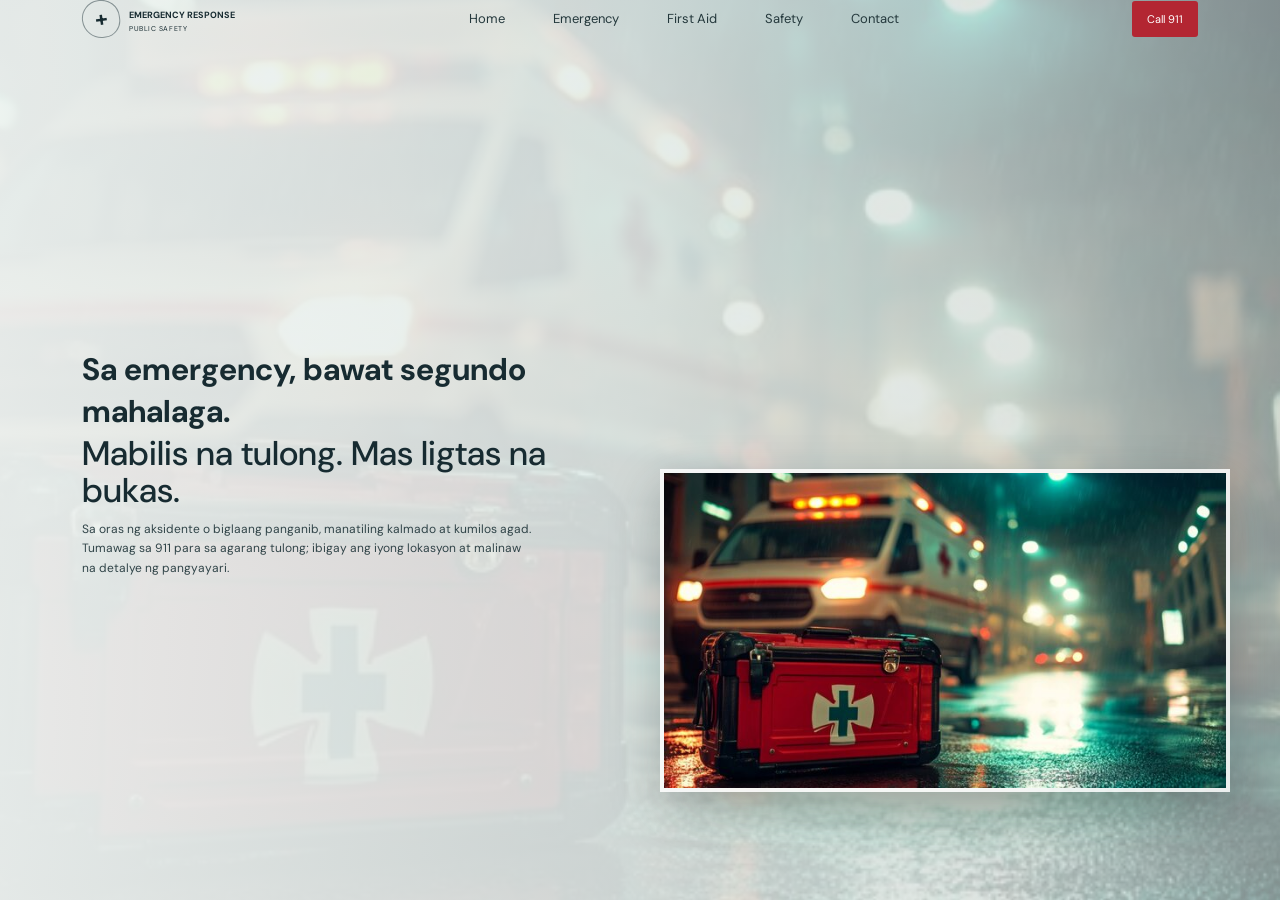
==== index.html @ 38a6c7df "first commit" ====
<!doctype html>
<html lang="fil">
<head>
	<meta charset="utf-8">
	<meta name="viewport" content="width=device-width, initial-scale=1">
	<title>Emergency Response | Kahandaan at Tulong</title>
	<link rel="preconnect" href="https://fonts.googleapis.com">
	<link rel="preconnect" href="https://fonts.gstatic.com" crossorigin>
	<link href="https://fonts.googleapis.com/css2?family=DM+Sans:wght@400;500;600;700&display=swap" rel="stylesheet">
	<link href="https://cdn.jsdelivr.net/npm/bootstrap@5.3.3/dist/css/bootstrap.min.css" rel="stylesheet">
	<style>
		:root {
			--ink: #172b31;
			--emergency: #b32632;
		}

		* { box-sizing: border-box; }

		body {
			margin: 0;
			color: var(--ink);
			font-family: "DM Sans", sans-serif;
			background: #d9e4e3;
		}

		.welcome-page {
			position: relative;
			min-height: 100svh;
			overflow: hidden;
			isolation: isolate;
			background: #d7e8e4;
		}

		.welcome-page::before,
		.welcome-page::after {
			position: absolute;
			z-index: -2;
			inset: 0;
			content: "";
		}

		.welcome-page::before {
			background-image: url("bg.jpg");
			background-position: center 58%;
			background-size: cover;
			filter: saturate(.72) brightness(.78);
			transform: scale(1.02);
		}

		.welcome-page::after {
			z-index: -1;
			background: linear-gradient(90deg, rgba(242, 247, 245, .94) 0%, rgba(235, 243, 241, .86) 50%, rgba(235, 243, 241, .54) 100%);
		}

		.site-header { min-height: 76px; }

		.brand {
			display: inline-flex;
			align-items: center;
			gap: 9px;
			color: var(--ink);
			text-decoration: none;
			line-height: 1.05;
		}

		.brand-mark {
			display: grid;
			width: 38px;
			height: 38px;
			place-items: center;
			border: 1px solid rgba(23, 43, 49, .45);
			border-radius: 50% 50% 46% 54%;
			font-family: "DM Sans", sans-serif;
			font-weight: 700;
			font-size: 22px;
			transform: rotate(-8deg);
		}

		.brand-name { font-size: 9px; font-weight: 700; }
		.brand-caption { display: block; margin-top: 3px; font-size: 7px; letter-spacing: .08em; }

		.nav-link {
			color: #24383c;
			font-size: 13px;
			transition: color .2s ease;
		}

		.nav-link:hover { color: #638f68; }

		.trailer-button {
			border: 0;
			border-radius: 3px;
			padding: 10px 15px;
			color: white;
			background: var(--emergency);
			font-size: 11px;
			transition: background .2s ease, transform .2s ease;
		}

		.trailer-button:hover { color: white; background: #861a24; transform: translateY(-1px); }

		.hero-content { min-height: calc(100svh - 76px); }

		.welcome-copy {
			position: relative;
			z-index: 2;
			max-width: 510px;
			padding-top: 2rem;
			padding-bottom: 5rem;
			animation: arrive .8s ease-out both;
		}

		.welcome-copy h1 {
			margin: 0 0 2px;
			font-family: "DM Sans", sans-serif;
			font-size: clamp(22px, 3vw, 31px);
			font-weight: 700;
			line-height: 1.35;
		}

		.welcome-copy h2 {
			margin: 0 0 10px;
			font-size: clamp(23px, 3.2vw, 34px);
			font-weight: 500;
			letter-spacing: 0;
			line-height: 1.1;
		}

		.welcome-copy p {
			max-width: 455px;
			margin: 0;
			color: #304448;
			font-size: 12px;
			line-height: 1.65;
		}

		.world-stage {
			position: absolute;
			right: max(3vw, calc((100vw - 1180px) / 2));
			bottom: 12%;
			width: min(48vw, 570px);
			animation: arrive .9s .12s ease-out both;
		}

		.world-stage::before {
			position: absolute;
			z-index: -1;
			right: 4%;
			bottom: -7%;
			width: 92%;
			height: 16%;
			content: "";
			border-radius: 50%;
			background: rgba(67, 86, 50, .19);
			filter: blur(24px);
		}

		.hero-image {
			display: block;
			width: 100%;
			height: auto;
			border: 4px solid rgba(255, 255, 255, .82);
			box-shadow: 0 18px 46px rgba(29, 48, 47, .27);
		}

		@keyframes arrive {
			from { opacity: 0; transform: translateY(12px); }
			to { opacity: 1; transform: translateY(0); }
		}

		@keyframes arrive-centered {
			from { opacity: 0; transform: translate(-50%, 12px); }
			to { opacity: 1; transform: translate(-50%, 0); }
		}

		@media (min-width: 1400px) {
			.hero-content > .container { max-width: 1180px; }
		}

		@media (max-width: 767.98px) {
			.site-header { min-height: 68px; }
			.hero-content { min-height: calc(100svh - 68px); align-items: flex-start !important; }
			.welcome-copy { padding-top: 3.2rem; padding-bottom: 0; }
			.welcome-copy p { max-width: 390px; }
			.world-stage {
				right: auto;
				left: 50%;
				bottom: 4%;
				width: min(88vw, 430px);
				animation-name: arrive-centered;
			}
		}

		@media (max-width: 575.98px) {
			.site-header .container { flex-wrap: wrap; row-gap: 10px; padding-top: 12px; padding-bottom: 10px; }
			.site-header nav { order: 3; width: 100%; }
			.site-header .nav { justify-content: space-between; }
			.nav-link { padding: 4px 2px !important; font-size: 12px; }
			.trailer-button { padding: 9px 11px; }
			.welcome-copy { padding-top: 2.25rem; }
			.welcome-copy h1 { font-size: 21px; }
			.welcome-copy h2 { font-size: 25px; }
			.welcome-copy p { max-width: 330px; font-size: 11px; }
			.world-stage { width: min(94vw, 430px); bottom: 4%; }
		}

		@media (prefers-reduced-motion: reduce) {
			*, *::before, *::after { animation-duration: .01ms !important; animation-iteration-count: 1 !important; scroll-behavior: auto !important; }
		}
	</style>
</head>
<body>
	<main class="welcome-page">
		<header class="site-header">
			<div class="container d-flex align-items-center justify-content-between">
				<a class="brand" href="#home" aria-label="Emergency Response home">
					<span class="brand-mark" aria-hidden="true">+</span>
					<span><span class="brand-name">EMERGENCY RESPONSE</span><span class="brand-caption">PUBLIC SAFETY</span></span>
				</a>
				<nav aria-label="Main navigation">
					<ul class="nav gap-md-3">
						<li class="nav-item"><a class="nav-link" href="#home">Home</a></li>
						<li class="nav-item"><a class="nav-link" href="#response">Emergency</a></li>
						<li class="nav-item"><a class="nav-link" href="#first-aid">First Aid</a></li>
						<li class="nav-item"><a class="nav-link" href="#safety">Safety</a></li>
						<li class="nav-item"><a class="nav-link" href="#contact">Contact</a></li>
					</ul>
				</nav>
				<a class="btn trailer-button" id="contact" href="tel:911">Call 911</a>
			</div>
		</header>

		<section class="hero-content d-flex align-items-center" id="home">
			<div class="container">
				<div class="welcome-copy">
					<h1>Sa emergency, bawat segundo mahalaga.</h1>
					<h2 id="first-aid">Mabilis na tulong. Mas ligtas na bukas.</h2>
					<p id="safety">Sa oras ng aksidente o biglaang panganib, manatiling kalmado at kumilos agad. Tumawag sa 911 para sa agarang tulong; ibigay ang iyong lokasyon at malinaw na detalye ng pangyayari.</p>
				</div>
			</div>

			<div class="world-stage" id="response">
				<img class="hero-image" src="bg.jpg" alt="Ambulansya at emergency response kit sa gabi">
			</div>
		</section>
	</main>
	<script src="https://cdn.jsdelivr.net/npm/bootstrap@5.3.3/dist/js/bootstrap.bundle.min.js"></script>
</body>
</html>
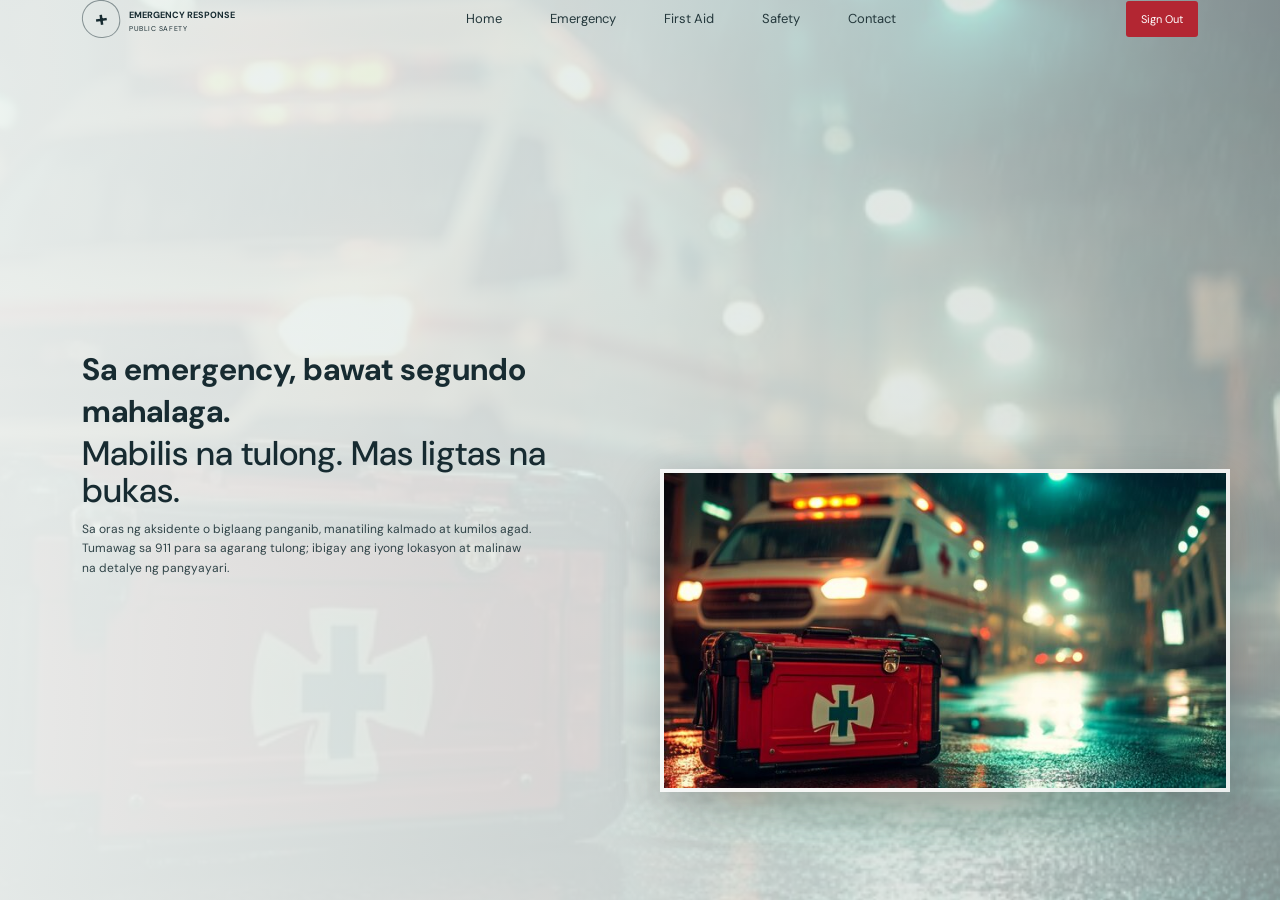
==== commit f42d3c09: "first commit" ====
--- a/index.html
+++ b/index.html
@@ -226,7 +226,7 @@
 						<li class="nav-item"><a class="nav-link" href="#contact">Contact</a></li>
 					</ul>
 				</nav>
-				<a class="btn trailer-button" id="contact" href="tel:911">Call 911</a>
+				<a class="btn trailer-button" id="contact" href="login.html">Sign Out</a>
 			</div>
 		</header>
 
@@ -240,7 +240,7 @@
 			</div>
 
 			<div class="world-stage" id="response">
-				<img class="hero-image" src="bg.jpg" alt="Ambulansya at emergency response kit sa gabi">
+				<img class="hero-image" src="images/bg.jpg" alt="Ambulansya at emergency response kit sa gabi">
 			</div>
 		</section>
 	</main>
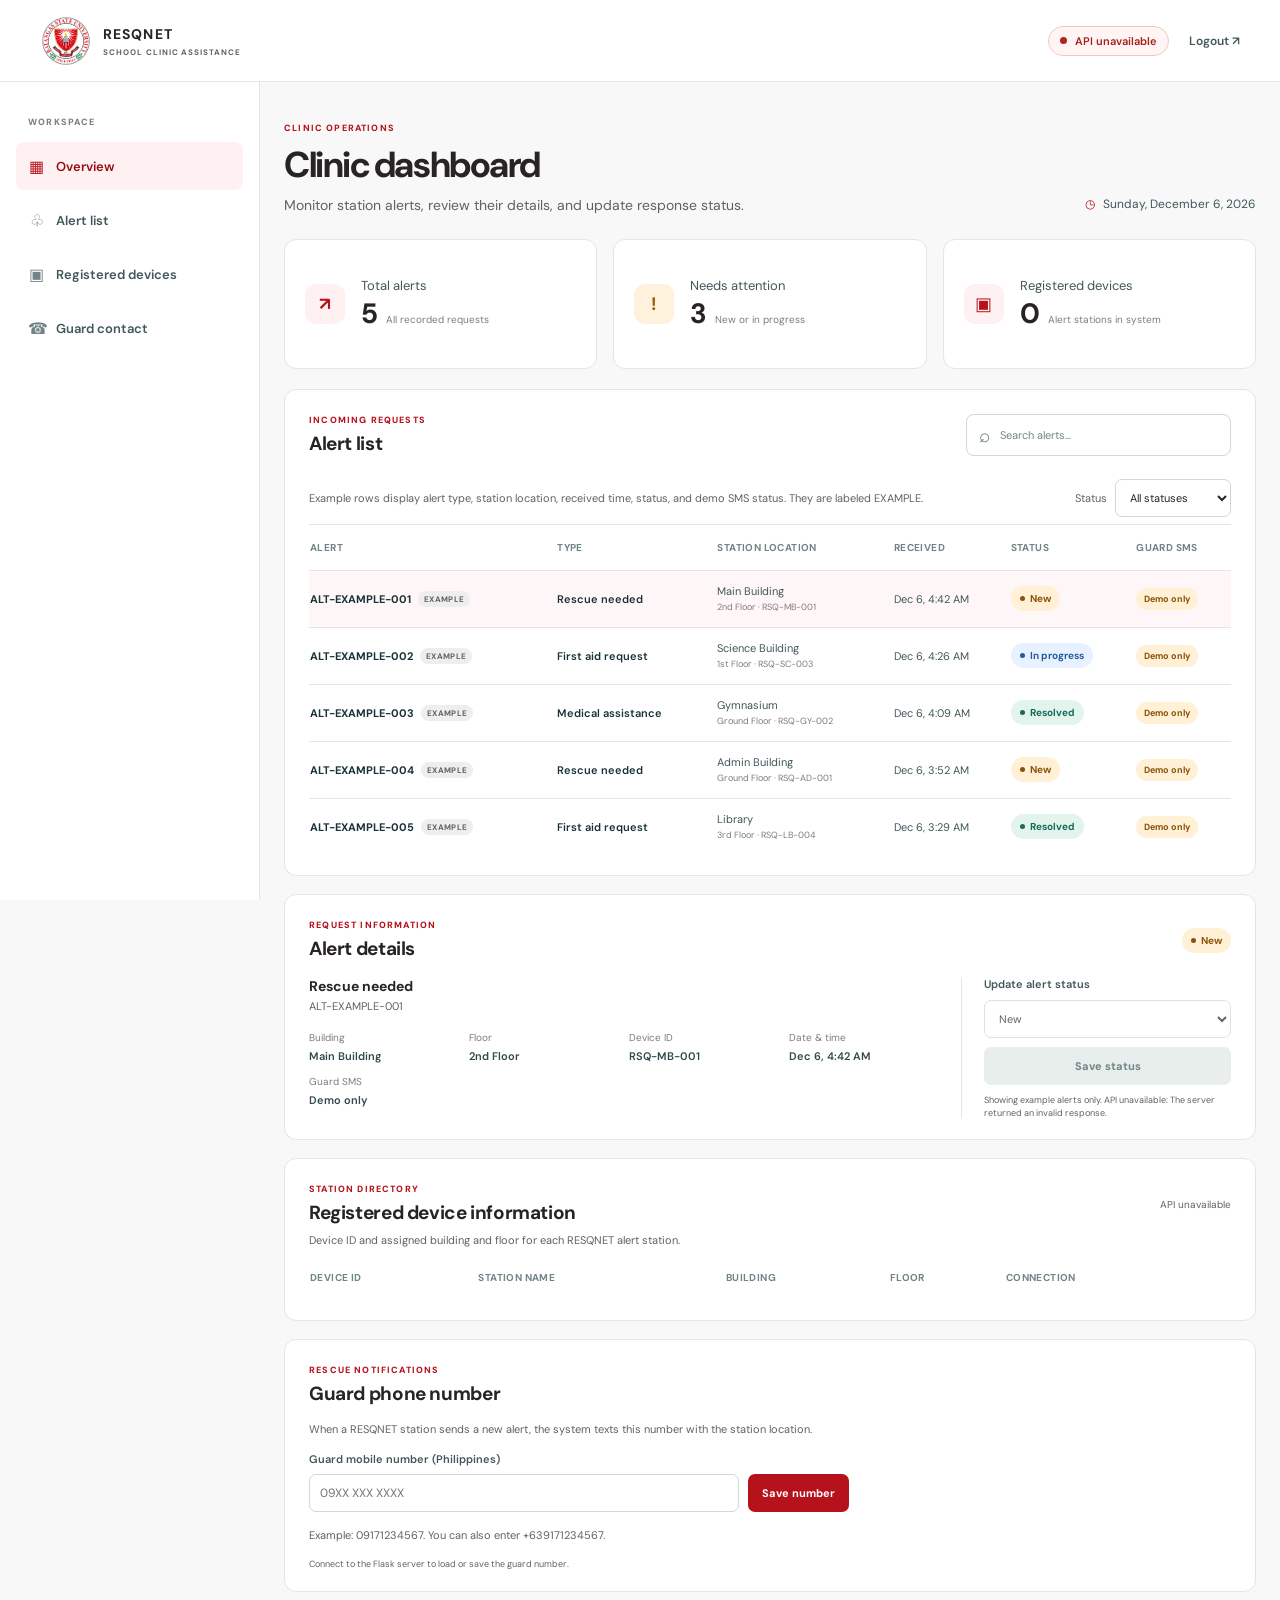
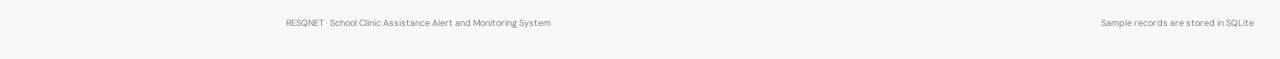
==== commit 4bf90424: "facial wash" ====
--- a/index.html
+++ b/index.html
@@ -1,249 +1,176 @@
 <!doctype html>
-<html lang="fil">
+<html lang="en">
 <head>
 	<meta charset="utf-8">
 	<meta name="viewport" content="width=device-width, initial-scale=1">
-	<title>Emergency Response | Kahandaan at Tulong</title>
+	<meta name="theme-color" content="#000000">
+	<title>RESQNET | Clinic Dashboard</title>
 	<link rel="preconnect" href="https://fonts.googleapis.com">
 	<link rel="preconnect" href="https://fonts.gstatic.com" crossorigin>
-	<link href="https://fonts.googleapis.com/css2?family=DM+Sans:wght@400;500;600;700&display=swap" rel="stylesheet">
-	<link href="https://cdn.jsdelivr.net/npm/bootstrap@5.3.3/dist/css/bootstrap.min.css" rel="stylesheet">
-	<style>
-		:root {
-			--ink: #172b31;
-			--emergency: #b32632;
-		}
-
-		* { box-sizing: border-box; }
-
-		body {
-			margin: 0;
-			color: var(--ink);
-			font-family: "DM Sans", sans-serif;
-			background: #d9e4e3;
-		}
-
-		.welcome-page {
-			position: relative;
-			min-height: 100svh;
-			overflow: hidden;
-			isolation: isolate;
-			background: #d7e8e4;
-		}
-
-		.welcome-page::before,
-		.welcome-page::after {
-			position: absolute;
-			z-index: -2;
-			inset: 0;
-			content: "";
-		}
-
-		.welcome-page::before {
-			background-image: url("bg.jpg");
-			background-position: center 58%;
-			background-size: cover;
-			filter: saturate(.72) brightness(.78);
-			transform: scale(1.02);
-		}
-
-		.welcome-page::after {
-			z-index: -1;
-			background: linear-gradient(90deg, rgba(242, 247, 245, .94) 0%, rgba(235, 243, 241, .86) 50%, rgba(235, 243, 241, .54) 100%);
-		}
-
-		.site-header { min-height: 76px; }
-
-		.brand {
-			display: inline-flex;
-			align-items: center;
-			gap: 9px;
-			color: var(--ink);
-			text-decoration: none;
-			line-height: 1.05;
-		}
-
-		.brand-mark {
-			display: grid;
-			width: 38px;
-			height: 38px;
-			place-items: center;
-			border: 1px solid rgba(23, 43, 49, .45);
-			border-radius: 50% 50% 46% 54%;
-			font-family: "DM Sans", sans-serif;
-			font-weight: 700;
-			font-size: 22px;
-			transform: rotate(-8deg);
-		}
-
-		.brand-name { font-size: 9px; font-weight: 700; }
-		.brand-caption { display: block; margin-top: 3px; font-size: 7px; letter-spacing: .08em; }
-
-		.nav-link {
-			color: #24383c;
-			font-size: 13px;
-			transition: color .2s ease;
-		}
-
-		.nav-link:hover { color: #638f68; }
-
-		.trailer-button {
-			border: 0;
-			border-radius: 3px;
-			padding: 10px 15px;
-			color: white;
-			background: var(--emergency);
-			font-size: 11px;
-			transition: background .2s ease, transform .2s ease;
-		}
-
-		.trailer-button:hover { color: white; background: #861a24; transform: translateY(-1px); }
-
-		.hero-content { min-height: calc(100svh - 76px); }
-
-		.welcome-copy {
-			position: relative;
-			z-index: 2;
-			max-width: 510px;
-			padding-top: 2rem;
-			padding-bottom: 5rem;
-			animation: arrive .8s ease-out both;
-		}
-
-		.welcome-copy h1 {
-			margin: 0 0 2px;
-			font-family: "DM Sans", sans-serif;
-			font-size: clamp(22px, 3vw, 31px);
-			font-weight: 700;
-			line-height: 1.35;
-		}
-
-		.welcome-copy h2 {
-			margin: 0 0 10px;
-			font-size: clamp(23px, 3.2vw, 34px);
-			font-weight: 500;
-			letter-spacing: 0;
-			line-height: 1.1;
-		}
-
-		.welcome-copy p {
-			max-width: 455px;
-			margin: 0;
-			color: #304448;
-			font-size: 12px;
-			line-height: 1.65;
-		}
-
-		.world-stage {
-			position: absolute;
-			right: max(3vw, calc((100vw - 1180px) / 2));
-			bottom: 12%;
-			width: min(48vw, 570px);
-			animation: arrive .9s .12s ease-out both;
-		}
-
-		.world-stage::before {
-			position: absolute;
-			z-index: -1;
-			right: 4%;
-			bottom: -7%;
-			width: 92%;
-			height: 16%;
-			content: "";
-			border-radius: 50%;
-			background: rgba(67, 86, 50, .19);
-			filter: blur(24px);
-		}
-
-		.hero-image {
-			display: block;
-			width: 100%;
-			height: auto;
-			border: 4px solid rgba(255, 255, 255, .82);
-			box-shadow: 0 18px 46px rgba(29, 48, 47, .27);
-		}
-
-		@keyframes arrive {
-			from { opacity: 0; transform: translateY(12px); }
-			to { opacity: 1; transform: translateY(0); }
-		}
-
-		@keyframes arrive-centered {
-			from { opacity: 0; transform: translate(-50%, 12px); }
-			to { opacity: 1; transform: translate(-50%, 0); }
-		}
-
-		@media (min-width: 1400px) {
-			.hero-content > .container { max-width: 1180px; }
-		}
-
-		@media (max-width: 767.98px) {
-			.site-header { min-height: 68px; }
-			.hero-content { min-height: calc(100svh - 68px); align-items: flex-start !important; }
-			.welcome-copy { padding-top: 3.2rem; padding-bottom: 0; }
-			.welcome-copy p { max-width: 390px; }
-			.world-stage {
-				right: auto;
-				left: 50%;
-				bottom: 4%;
-				width: min(88vw, 430px);
-				animation-name: arrive-centered;
-			}
-		}
-
-		@media (max-width: 575.98px) {
-			.site-header .container { flex-wrap: wrap; row-gap: 10px; padding-top: 12px; padding-bottom: 10px; }
-			.site-header nav { order: 3; width: 100%; }
-			.site-header .nav { justify-content: space-between; }
-			.nav-link { padding: 4px 2px !important; font-size: 12px; }
-			.trailer-button { padding: 9px 11px; }
-			.welcome-copy { padding-top: 2.25rem; }
-			.welcome-copy h1 { font-size: 21px; }
-			.welcome-copy h2 { font-size: 25px; }
-			.welcome-copy p { max-width: 330px; font-size: 11px; }
-			.world-stage { width: min(94vw, 430px); bottom: 4%; }
-		}
-
-		@media (prefers-reduced-motion: reduce) {
-			*, *::before, *::after { animation-duration: .01ms !important; animation-iteration-count: 1 !important; scroll-behavior: auto !important; }
-		}
-	</style>
+	<link href="https://fonts.googleapis.com/css2?family=DM+Sans:wght@400;500;600;700;800&display=swap" rel="stylesheet">
+	<link rel="stylesheet" href="dashboard.css">
+	<script src="dashboard.js" defer></script>
 </head>
 <body>
-	<main class="welcome-page">
-		<header class="site-header">
-			<div class="container d-flex align-items-center justify-content-between">
-				<a class="brand" href="#home" aria-label="Emergency Response home">
-					<span class="brand-mark" aria-hidden="true">+</span>
-					<span><span class="brand-name">EMERGENCY RESPONSE</span><span class="brand-caption">PUBLIC SAFETY</span></span>
-				</a>
-				<nav aria-label="Main navigation">
-					<ul class="nav gap-md-3">
-						<li class="nav-item"><a class="nav-link" href="#home">Home</a></li>
-						<li class="nav-item"><a class="nav-link" href="#response">Emergency</a></li>
-						<li class="nav-item"><a class="nav-link" href="#first-aid">First Aid</a></li>
-						<li class="nav-item"><a class="nav-link" href="#safety">Safety</a></li>
-						<li class="nav-item"><a class="nav-link" href="#contact">Contact</a></li>
-					</ul>
-				</nav>
-				<a class="btn trailer-button" id="contact" href="login.html">Sign Out</a>
-			</div>
-		</header>
+	<header class="topbar">
+		<a class="brand" href="#overview" aria-label="RESQNET dashboard home">
+			<img class="brand-logo" src="images/bsu_logo.png" alt="Batangas State University logo">
+			<span>
+				<strong>RESQNET</strong>
+				<small>SCHOOL CLINIC ASSISTANCE</small>
+			</span>
+		</a>
+		<div class="topbar-actions">
+			<span class="demo-badge" id="api-connection" role="status" aria-live="polite"><span aria-hidden="true"></span>Connecting to API</span>
+			<a class="logout-link" href="/logout">Logout <span aria-hidden="true">↗</span></a>
+		</div>
+	</header>
 
-		<section class="hero-content d-flex align-items-center" id="home">
-			<div class="container">
-				<div class="welcome-copy">
-					<h1>Sa emergency, bawat segundo mahalaga.</h1>
-					<h2 id="first-aid">Mabilis na tulong. Mas ligtas na bukas.</h2>
-					<p id="safety">Sa oras ng aksidente o biglaang panganib, manatiling kalmado at kumilos agad. Tumawag sa 911 para sa agarang tulong; ibigay ang iyong lokasyon at malinaw na detalye ng pangyayari.</p>
+	<div class="dashboard-layout">
+		<aside class="sidebar">
+			<p class="sidebar-label">WORKSPACE</p>
+			<nav aria-label="Dashboard navigation">
+				<a class="sidebar-link is-active" href="#overview"><span aria-hidden="true">▦</span> Overview</a>
+				<a class="sidebar-link" href="#alerts"><span aria-hidden="true">♧</span> Alert list</a>
+				<a class="sidebar-link" href="#devices"><span aria-hidden="true">▣</span> Registered devices</a>
+				<a class="sidebar-link" href="#guard-contact"><span aria-hidden="true">☎</span> Guard contact</a>
+			</nav>
+		</aside>
+
+		<main class="main-content" id="overview">
+			<section class="page-heading" aria-labelledby="page-title">
+				<div>
+					<p class="eyebrow">CLINIC OPERATIONS</p>
+					<h1 id="page-title">Clinic dashboard</h1>
+					<p class="page-description">Monitor station alerts, review their details, and update response status.</p>
 				</div>
-			</div>
+				<p class="today-label"><span aria-hidden="true">◷</span> <span id="current-date"></span></p>
+			</section>
 
-			<div class="world-stage" id="response">
-				<img class="hero-image" src="images/bg.jpg" alt="Ambulansya at emergency response kit sa gabi">
-			</div>
-		</section>
-	</main>
-	<script src="https://cdn.jsdelivr.net/npm/bootstrap@5.3.3/dist/js/bootstrap.bundle.min.js"></script>
+			<section class="summary-grid" aria-label="Dashboard summary">
+				<article class="summary-card">
+					<div class="summary-icon icon-blue" aria-hidden="true">↗</div>
+					<div><p>Total alerts</p><strong id="total-alerts">0</strong><span>All recorded requests</span></div>
+				</article>
+				<article class="summary-card">
+					<div class="summary-icon icon-orange" aria-hidden="true">!</div>
+					<div><p>Needs attention</p><strong id="open-alerts">0</strong><span>New or in progress</span></div>
+				</article>
+				<article class="summary-card">
+					<div class="summary-icon icon-green" aria-hidden="true">▣</div>
+					<div><p>Registered devices</p><strong id="total-devices">0</strong><span>Alert stations in system</span></div>
+				</article>
+			</section>
+
+			<section class="alerts-section panel" id="alerts" aria-labelledby="alerts-title">
+				<div class="panel-heading">
+					<div>
+						<p class="eyebrow">INCOMING REQUESTS</p>
+						<h2 id="alerts-title">Alert list</h2>
+					</div>
+					<label class="search-box">
+						<span class="visually-hidden">Search alerts</span>
+						<span aria-hidden="true">⌕</span>
+						<input id="alert-search" type="search" placeholder="Search alerts..." autocomplete="off">
+					</label>
+				</div>
+				<div class="filter-row">
+					<p>Example rows display alert type, station location, received time, status, and demo SMS status. They are labeled EXAMPLE.</p>
+					<label class="filter-control">Status
+						<select id="status-filter" aria-label="Filter alerts by status">
+							<option value="all">All statuses</option>
+							<option value="New">New</option>
+							<option value="In progress">In progress</option>
+							<option value="Resolved">Resolved</option>
+						</select>
+					</label>
+				</div>
+				<div class="table-wrap">
+					<table class="alerts-table">
+						<thead>
+							<tr><th scope="col">Alert</th><th scope="col">Type</th><th scope="col">Station location</th><th scope="col">Received</th><th scope="col">Status</th><th scope="col">Guard SMS</th></tr>
+						</thead>
+						<tbody id="alerts-body"></tbody>
+					</table>
+					<p class="empty-state" id="empty-alerts" hidden>No alerts match your search or filter.</p>
+				</div>
+			</section>
+
+			<section class="details-panel panel" aria-labelledby="details-title">
+				<div class="panel-heading compact-heading">
+					<div>
+						<p class="eyebrow">REQUEST INFORMATION</p>
+						<h2 id="details-title">Alert details</h2>
+					</div>
+					<span id="detail-status" class="status-badge">New</span>
+				</div>
+				<div class="details-content">
+					<div class="detail-main">
+						<p class="detail-type" id="detail-type">Select an alert</p>
+						<p class="detail-id" id="detail-id">Choose an alert from the list to view its information.</p>
+						<div class="detail-grid">
+							<div><span>Building</span><strong id="detail-building">—</strong></div>
+							<div><span>Floor</span><strong id="detail-floor">—</strong></div>
+							<div><span>Device ID</span><strong id="detail-device">—</strong></div>
+							<div><span>Date &amp; time</span><strong id="detail-time">—</strong></div>
+							<div><span>Guard SMS</span><strong id="detail-sms">—</strong></div>
+						</div>
+					</div>
+					<form class="status-form" id="status-form">
+						<label for="status-update">Update alert status</label>
+						<select id="status-update" name="status">
+							<option value="New">New</option>
+							<option value="In progress">In progress</option>
+							<option value="Resolved">Resolved</option>
+						</select>
+						<button type="submit">Save status</button>
+						<p class="form-message" id="status-message" role="status" aria-live="polite">Loading alerts from the API…</p>
+					</form>
+				</div>
+			</section>
+
+			<section class="devices-section panel" id="devices" aria-labelledby="devices-title">
+				<div class="panel-heading">
+					<div>
+						<p class="eyebrow">STATION DIRECTORY</p>
+						<h2 id="devices-title">Registered device information</h2>
+					</div>
+					<span class="device-count" id="device-count">0 devices</span>
+				</div>
+				<p class="section-description">Device ID and assigned building and floor for each RESQNET alert station.</p>
+				<div class="table-wrap">
+					<table class="devices-table">
+						<thead>
+							<tr><th scope="col">Device ID</th><th scope="col">Station name</th><th scope="col">Building</th><th scope="col">Floor</th><th scope="col">Connection</th></tr>
+						</thead>
+						<tbody id="devices-body"></tbody>
+					</table>
+				</div>
+			</section>
+			<section class="guard-contact-section panel" id="guard-contact" aria-labelledby="guard-contact-title">
+				<div class="panel-heading compact-heading">
+					<div>
+						<p class="eyebrow">RESCUE NOTIFICATIONS</p>
+						<h2 id="guard-contact-title">Guard phone number</h2>
+					</div>
+				</div>
+				<p class="section-description">When a RESQNET station sends a new alert, the system texts this number with the station location.</p>
+				<form class="guard-contact-form" id="guard-contact-form">
+					<label for="guard-phone">Guard mobile number (Philippines)</label>
+					<div class="guard-contact-input">
+						<input id="guard-phone" name="phoneNumber" type="tel" inputmode="tel"
+							autocomplete="tel" placeholder="09XX XXX XXXX"
+							pattern="(09[0-9]{9}|\+639[0-9]{9}|09[0-9]{2} [0-9]{3} [0-9]{4})"
+							title="Enter a Philippine mobile number, for example 09171234567 or +639171234567."
+							maxlength="16">
+						<button type="submit" id="guard-phone-save">Save number</button>
+					</div>
+					<p class="section-description">Example: 09171234567. You can also enter +639171234567.</p>
+					<p class="form-message" id="guard-phone-message" role="status" aria-live="polite">Loading guard contact…</p>
+				</form>
+			</section>
+			<footer class="footer">RESQNET · School Clinic Assistance Alert and Monitoring System <span>Sample records are stored in SQLite</span></footer>
+		</main>
+	</div>
 </body>
 </html>
--- a/dashboard.css
+++ b/dashboard.css
@@ -0,0 +1,216 @@
+:root {
+	color-scheme: light;
+	--page: #f8f8f8;
+	--surface: #fff;
+	--surface-raised: #fcfcfc;
+	--line: #e5e5e5;
+	--ink: #282326;
+	--muted: #655f61;
+	--subtle: #817a7c;
+	--blue: #b5121b;
+	--green: #b5121b;
+	--orange: #a96712;
+	--red: #b42318;
+	font-family: "DM Sans", Arial, sans-serif;
+	color: var(--ink);
+	background: var(--page);
+	font-synthesis: none;
+	text-rendering: optimizeLegibility;
+	-webkit-font-smoothing: antialiased;
+}
+
+* { box-sizing: border-box; }
+html { min-width: 320px; scroll-behavior: smooth; scroll-padding-top: 92px; }
+body { min-width: 320px; margin: 0; }
+a { color: inherit; }
+button, input, select { font: inherit; }
+
+.topbar {
+	position: sticky;
+	top: 0;
+	z-index: 5;
+	display: flex;
+	min-height: 82px;
+	align-items: center;
+	justify-content: space-between;
+	padding: 0 40px;
+	border-bottom: 1px solid var(--line);
+	background: rgba(255, 255, 255, .96);
+	backdrop-filter: blur(14px);
+}
+.brand { display: inline-flex; align-items: center; gap: 11px; text-decoration: none; }
+.brand-logo { display: block; width: 52px; height: 52px; flex: 0 0 52px; object-fit: contain; }
+.brand strong, .brand small { display: block; }
+.brand strong { font-size: 14px; letter-spacing: .08em; }
+.brand small { margin-top: 4px; color: var(--muted); font-size: 8px; font-weight: 700; letter-spacing: .12em; }
+.topbar-actions { display: flex; align-items: center; gap: 20px; }
+.demo-badge { display: inline-flex; align-items: center; gap: 8px; padding: 7px 11px; border: 1px solid #cde5d8; border-radius: 999px; color: #176b5b; background: #f0f8f3; font-size: 11px; font-weight: 600; }
+.demo-badge span { width: 7px; height: 7px; border-radius: 50%; background: #43a879; }
+.demo-badge.is-error { border-color: #f1c7c3; color: #a32219; background: #fff5f4; }
+.demo-badge.is-error span { background: var(--red); }
+.logout-link { color: #41575a; font-size: 12px; font-weight: 600; text-decoration: none; }
+.logout-link:hover { color: var(--green); }
+
+.dashboard-layout { display: grid; min-height: calc(100vh - 82px); grid-template-columns: 260px minmax(0, 1fr); }
+.sidebar { position: sticky; top: 82px; display: flex; height: calc(100vh - 82px); flex-direction: column; padding: 34px 16px 22px; border-right: 1px solid var(--line); background: #fff; }
+.sidebar-label, .eyebrow { margin: 0; color: var(--subtle); font-size: 9px; font-weight: 800; letter-spacing: .13em; }
+.sidebar-label { padding: 0 12px; }
+.sidebar nav { display: grid; gap: 6px; margin-top: 14px; }
+.sidebar-link { display: flex; min-height: 48px; align-items: center; gap: 11px; padding: 0 12px; border-radius: 8px; color: #41575a; font-size: 13px; font-weight: 600; text-decoration: none; }
+.sidebar-link > span { width: 17px; color: #718487; font-size: 16px; text-align: center; }
+.sidebar-link:hover, .sidebar-link.is-active { color: #970d16; background: #fff0f1; }
+.sidebar-link.is-active > span { color: var(--blue); }
+.main-content { width: 100%; min-width: 0; margin: 0; padding: 40px 24px 30px; }
+.page-heading { display: flex; align-items: flex-end; justify-content: space-between; gap: 20px; margin-bottom: 25px; }
+.page-heading .eyebrow { margin-bottom: 7px; color: var(--blue); }
+h1, h2, p { margin-top: 0; }
+h1 { margin-bottom: 8px; font-size: clamp(29px, 3vw, 36px); letter-spacing: -.04em; }
+.page-description { margin-bottom: 0; color: var(--muted); font-size: 14px; }
+.today-label { flex: 0 0 auto; margin: 0 0 2px; color: #41575a; font-size: 12px; }
+.today-label span:first-child { margin-right: 5px; color: var(--blue); }
+
+.summary-grid { display: grid; grid-template-columns: repeat(3, minmax(0, 1fr)); gap: 16px; margin-bottom: 20px; }
+.summary-card { display: flex; min-height: 130px; align-items: center; gap: 16px; padding: 20px; border: 1px solid var(--line); border-radius: 12px; background: var(--surface); }
+.summary-icon { display: grid; flex: 0 0 40px; width: 40px; height: 40px; place-items: center; border-radius: 11px; font-size: 18px; font-weight: 700; }
+.icon-blue { color: #b5121b; background: #fff0f1; }
+.icon-orange { color: #9b5d0c; background: #fff2dc; }
+.icon-green { color: #b5121b; background: #fff0f1; }
+.summary-card p { margin: 0 0 2px; color: #41575a; font-size: 13px; }
+.summary-card strong { margin-right: 8px; font-size: 28px; line-height: 1.25; }
+.summary-card div:last-child span { color: var(--subtle); font-size: 10px; }
+
+.panel { margin-bottom: 18px; padding: 24px 24px 20px; border: 1px solid var(--line); border-radius: 12px; background: var(--surface); }
+.panel-heading { display: flex; align-items: center; justify-content: space-between; gap: 16px; }
+.panel-heading .eyebrow { margin-bottom: 5px; color: var(--blue); }
+h2 { margin-bottom: 0; font-size: 19px; letter-spacing: -.02em; }
+.search-box { display: flex; width: min(265px, 40%); height: 42px; align-items: center; gap: 8px; padding: 0 12px; border: 1px solid #cbdad5; border-radius: 8px; color: #5e7275; background: #fff; }
+.search-box > span:not(.visually-hidden) { font-size: 19px; line-height: 1; }
+.search-box input { width: 100%; min-width: 0; border: 0; outline: 0; color: var(--ink); background: transparent; font-size: 11px; }
+.search-box input::placeholder { color: #718487; }
+.filter-row { display: flex; min-height: 54px; align-items: center; justify-content: space-between; gap: 12px; margin-top: 15px; border-bottom: 1px solid var(--line); }
+.filter-row > p, .section-description { margin: 0; color: var(--muted); font-size: 11px; }
+.filter-control { display: flex; align-items: center; gap: 8px; color: var(--muted); font-size: 11px; }
+.filter-control select, .status-form select { min-height: 38px; padding: 0 26px 0 10px; border: 1px solid #cbdad5; border-radius: 7px; color: var(--ink); background: #fff; font-size: 11px; }
+.table-wrap { width: 100%; overflow-x: auto; }
+table { width: 100%; border-collapse: collapse; text-align: left; white-space: nowrap; }
+th { height: 45px; color: #718487; font-size: 10px; font-weight: 700; letter-spacing: .04em; text-transform: uppercase; }
+td { height: 57px; border-top: 1px solid var(--line); color: #41575a; font-size: 11px; }
+tbody tr[data-alert-id] { cursor: pointer; transition: background .15s ease; }
+.alerts-table tbody tr:hover, .alerts-table tbody tr.is-selected { background: #fff7f7; }
+.alerts-table tbody tr:focus-visible { outline: 2px solid var(--blue); outline-offset: -2px; }
+.alert-id, .device-id { color: #183238; font-weight: 700; }
+.alert-id .sample-label { display: inline-block; margin-left: 7px; padding: 3px 6px; border-radius: 999px; color: #655f61; background: #eeeeee; font-size: 8px; font-weight: 700; letter-spacing: .04em; vertical-align: 1px; }
+.alert-type { color: #183238; font-weight: 600; }
+.location-cell small { display: block; margin-top: 3px; color: var(--subtle); font-size: 9px; }
+.status-badge { display: inline-flex; align-items: center; gap: 5px; width: fit-content; padding: 6px 9px; border-radius: 999px; font-size: 10px; font-weight: 700; }
+.status-badge::before { width: 5px; height: 5px; border-radius: 50%; background: currentColor; content: ""; }
+.status-new { color: #8a5109; background: #fff0d6; }
+.status-in-progress { color: #245c9b; background: #e7f1ff; }
+.status-resolved { color: #176b5b; background: #e2f4eb; }
+.sms-badge { display: inline-flex; padding: 5px 8px; border-radius: 999px; font-size: 9px; font-weight: 700; }
+.sms-sent { color: #176b5b; background: #e2f4eb; }
+.sms-pending { color: #8a5109; background: #fff0d6; }
+.sms-failed { color: #a32219; background: #fff0ef; }
+.empty-state { padding: 27px 10px 10px; color: var(--muted); font-size: 11px; text-align: center; }
+
+.compact-heading { margin-bottom: 16px; }
+.details-content { display: grid; grid-template-columns: minmax(0, 1fr) minmax(215px, 270px); gap: 24px; }
+.detail-type { margin-bottom: 4px; color: var(--ink); font-size: 14px; font-weight: 700; }
+.detail-id { margin-bottom: 18px; color: var(--muted); font-size: 11px; }
+.detail-grid { display: grid; grid-template-columns: repeat(4, minmax(0, 1fr)); gap: 12px; }
+.detail-grid div { min-width: 0; }
+.detail-grid span, .detail-grid strong { display: block; overflow: hidden; text-overflow: ellipsis; white-space: nowrap; }
+.detail-grid span { margin-bottom: 5px; color: var(--subtle); font-size: 10px; }
+.detail-grid strong { color: #30494c; font-size: 11px; font-weight: 600; }
+.status-form { display: grid; align-content: start; gap: 9px; padding-left: 22px; border-left: 1px solid var(--line); }
+.status-form label { color: #41575a; font-size: 11px; font-weight: 600; }
+.status-form select { width: 100%; }
+.status-form button { min-height: 38px; border: 0; border-radius: 7px; color: #fff; background: var(--green); font-size: 11px; font-weight: 700; cursor: pointer; }
+.status-form button:hover { background: #970d16; }
+.status-form button:disabled { color: #718487; background: #e7eeeb; cursor: not-allowed; }
+.form-message { min-height: 13px; margin: 0; color: var(--muted); font-size: 9px; line-height: 1.4; }
+.form-message.is-success { color: var(--green); }
+
+.devices-section { scroll-margin-top: 92px; }
+.guard-contact-section { scroll-margin-top: 92px; }
+.section-description { margin: 8px 0 8px; }
+.device-count { color: var(--muted); font-size: 10px; }
+.guard-contact-form { display: grid; max-width: 540px; gap: 8px; margin-top: 16px; }
+.guard-contact-form label { color: #41575a; font-size: 11px; font-weight: 600; }
+.guard-contact-form > input { min-height: 38px; padding: 0 10px; border: 1px solid #cbdad5; border-radius: 7px; color: var(--ink); font-size: 12px; }
+.guard-contact-input { display: flex; gap: 9px; }
+.guard-contact-input input { width: 100%; min-width: 0; min-height: 38px; padding: 0 10px; border: 1px solid #cbdad5; border-radius: 7px; color: var(--ink); font-size: 12px; }
+.guard-contact-input button { flex: 0 0 auto; min-height: 38px; padding: 0 14px; border: 0; border-radius: 7px; color: #fff; background: var(--green); font-size: 11px; font-weight: 700; cursor: pointer; }
+.guard-contact-input button:hover { background: #970d16; }
+.guard-contact-input button:disabled { color: #718487; background: #e7eeeb; cursor: not-allowed; }
+.guard-contact-form .form-message.is-success { color: #176b5b; }
+.connection { display: inline-flex; align-items: center; gap: 6px; color: #176b5b; font-size: 9px; font-weight: 600; }
+.connection::before { width: 6px; height: 6px; border-radius: 50%; background: currentColor; content: ""; }
+.connection.offline { color: #9b5d0c; }
+.connection.offline::before { background: currentColor; }
+.footer { display: flex; justify-content: space-between; gap: 12px; padding: 7px 2px 0; color: #718487; font-size: 9px; }
+.footer span { text-align: right; }
+.visually-hidden { position: absolute; width: 1px; height: 1px; overflow: hidden; clip: rect(0, 0, 0, 0); white-space: nowrap; clip-path: inset(50%); }
+:focus-visible { outline: 2px solid #72aa92; outline-offset: 3px; }
+
+@media (max-width: 1000px) {
+	.dashboard-layout { grid-template-columns: 185px minmax(0, 1fr); }
+	.details-content { grid-template-columns: minmax(0, 1fr) 190px; gap: 14px; }
+	.detail-grid { grid-template-columns: repeat(2, minmax(0, 1fr)); row-gap: 12px; }
+}
+@media (max-width: 720px) {
+	body { width: 100%; zoom: 1; }
+	.dashboard-layout { grid-template-columns: 1fr; }
+	.sidebar { top: 64px; height: auto; }
+	.topbar { min-height: 64px; padding: 0 18px; }
+	.dashboard-layout { display: block; min-height: calc(100vh - 64px); }
+	.sidebar { position: static; display: block; width: 100%; height: auto; padding: 9px 16px; border-right: 0; border-bottom: 1px solid var(--line); }
+	.sidebar-label { display: none; }
+	.sidebar nav { display: flex; gap: 5px; overflow-x: auto; margin: 0; }
+	.sidebar-link { flex: 0 0 auto; min-height: 37px; padding: 0 10px; font-size: 10px; }
+	.sidebar-link > span { font-size: 14px; }
+	.main-content { padding: 25px 18px 22px; }
+	.page-heading { align-items: flex-start; }
+	.summary-grid { gap: 9px; }
+	.summary-card { min-height: 95px; gap: 9px; padding: 12px; }
+	.summary-icon { flex-basis: 32px; width: 32px; height: 32px; font-size: 14px; }
+	.summary-card strong { font-size: 21px; }
+	.summary-card div:last-child span { display: block; max-width: 110px; line-height: 1.4; }
+	.panel { padding: 17px 14px 14px; }
+	.details-content { grid-template-columns: 1fr; }
+	.status-form { grid-template-columns: minmax(0, 1fr) minmax(130px, .8fr); align-items: center; padding: 13px 0 0; border-top: 1px solid var(--line); border-left: 0; }
+	.status-form label { grid-column: 1 / -1; }
+	.status-form button { min-height: 32px; }
+	.status-form .form-message { grid-column: 1 / -1; }
+}
+@media (max-width: 480px) {
+	.topbar { padding: 0 13px; }
+	.brand-logo { width: 42px; height: 42px; flex-basis: 42px; }
+	.brand strong { font-size: 12px; }
+	.brand small { font-size: 7px; }
+	.topbar-actions { gap: 11px; }
+	.demo-badge { padding: 6px 8px; font-size: 9px; }
+	.logout-link { font-size: 10px; }
+	.main-content { padding: 21px 12px; }
+	.page-heading { display: block; }
+	.today-label { margin-top: 12px; }
+	.page-description { max-width: 330px; line-height: 1.5; }
+	.summary-grid { grid-template-columns: 1fr; }
+	.summary-card { min-height: 77px; }
+	.summary-card div:last-child span { display: inline; }
+	.panel-heading { align-items: flex-start; }
+	.panel-heading h2 { font-size: 15px; }
+	.search-box { width: 42%; }
+	.filter-row { align-items: flex-start; padding: 10px 0; }
+	.filter-row > p { max-width: 170px; line-height: 1.5; }
+	.filter-control { display: grid; gap: 4px; }
+	.filter-control select { max-width: 125px; }
+	.details-panel .compact-heading { align-items: center; }
+	.detail-grid { gap: 13px 8px; }
+	.footer { display: grid; }
+	.footer span { text-align: left; }
+}
+@media (prefers-reduced-motion: reduce) {
+	html { scroll-behavior: auto; }
+	*, *::before, *::after { scroll-behavior: auto !important; transition-duration: .01ms !important; }
+}
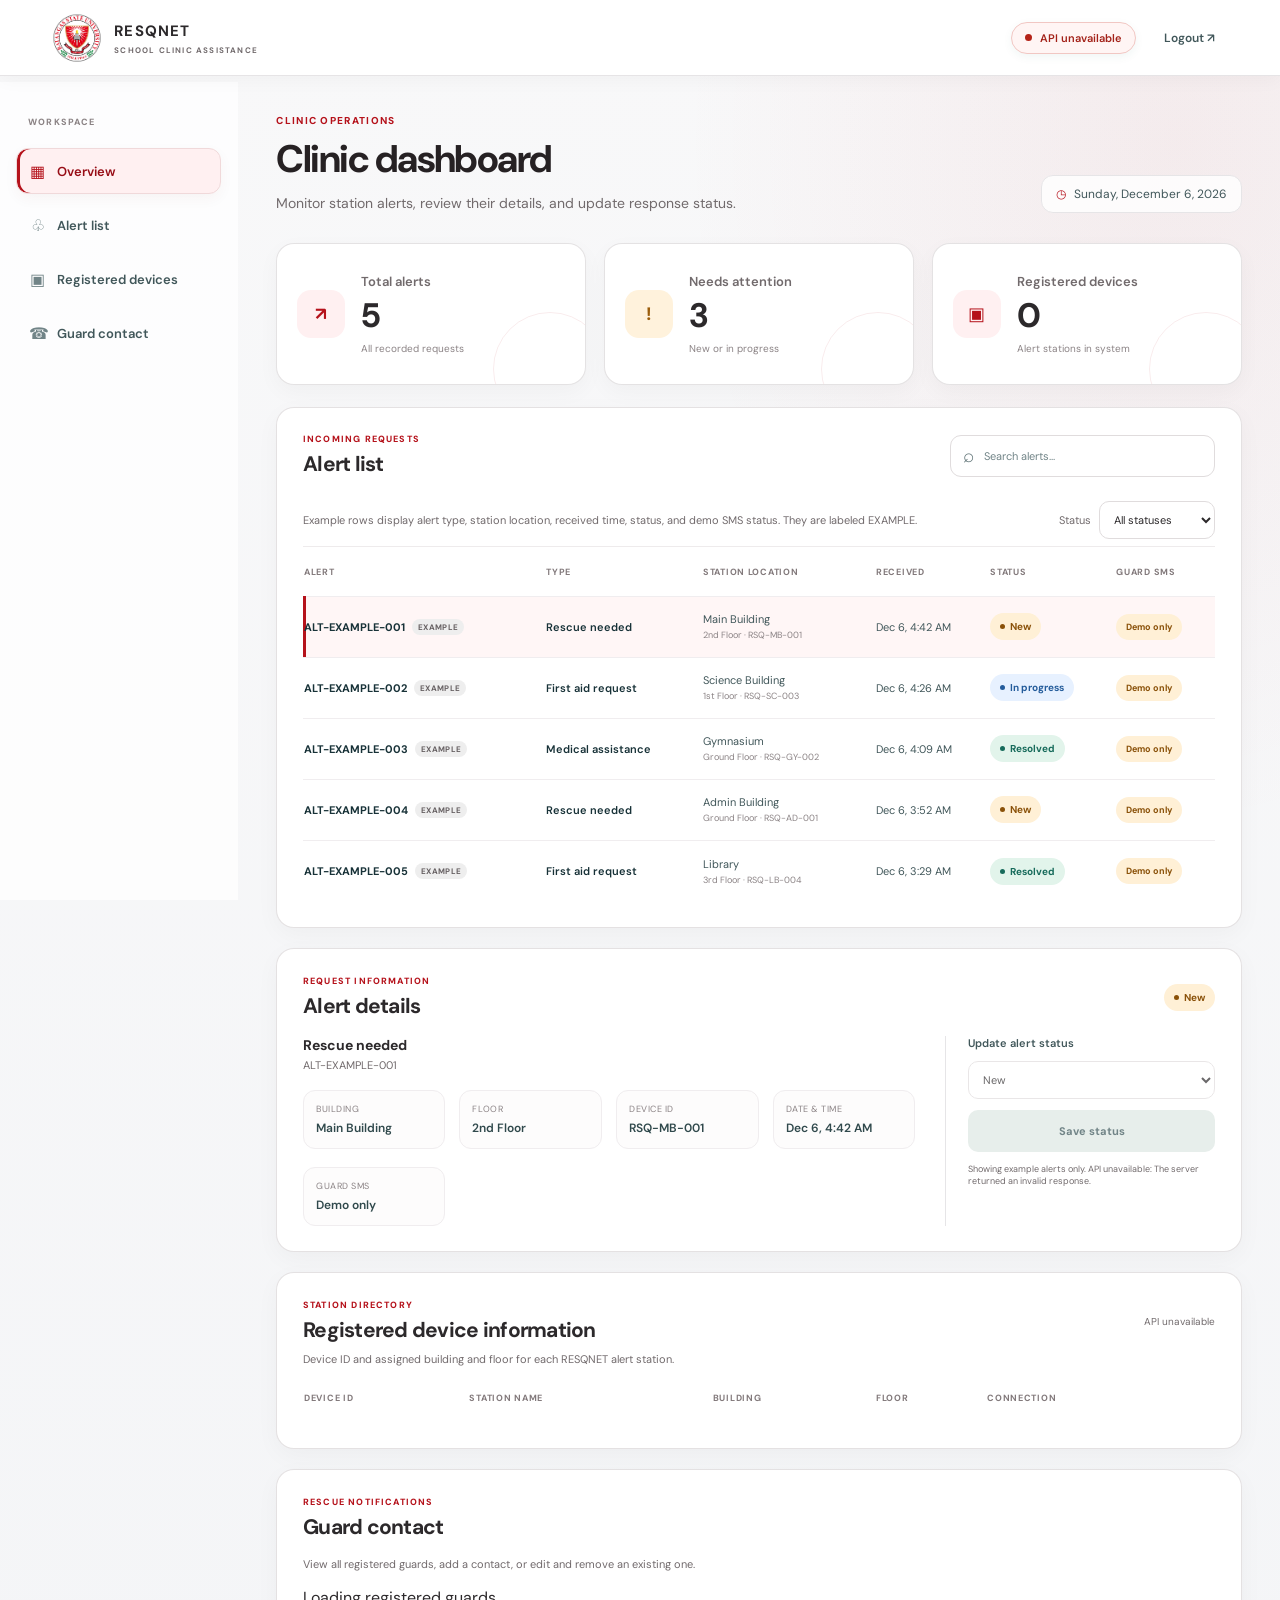
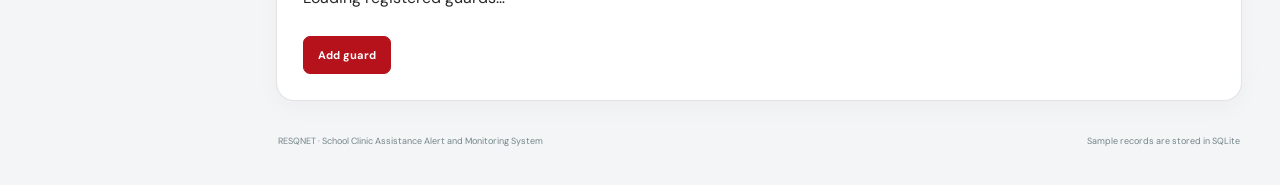
==== commit 9470f4a9: "For checking" ====
--- a/index.html
+++ b/index.html
@@ -151,11 +151,16 @@
 				<div class="panel-heading compact-heading">
 					<div>
 						<p class="eyebrow">RESCUE NOTIFICATIONS</p>
-						<h2 id="guard-contact-title">Guard phone number</h2>
+						<h2 id="guard-contact-title">Guard contact</h2>
 					</div>
 				</div>
-				<p class="section-description">When a RESQNET station sends a new alert, the system texts this number with the station location.</p>
-				<form class="guard-contact-form" id="guard-contact-form">
+				<p class="section-description">View all registered guards, add a contact, or edit and remove an existing one.</p>
+				<div class="guard-contact-list" id="guard-contact-list" aria-live="polite"><p>Loading registered guards…</p></div>
+				<button type="button" class="guard-contact-add" id="guard-contact-add">Add guard</button>
+				<form class="guard-contact-form" id="guard-contact-form" hidden>
+					<h3 id="guard-contact-form-title">Add guard</h3>
+					<label for="guard-name">Guard name</label>
+					<input id="guard-name" name="name" type="text" autocomplete="name" maxlength="100" placeholder="Enter guard name">
 					<label for="guard-phone">Guard mobile number (Philippines)</label>
 					<div class="guard-contact-input">
 						<input id="guard-phone" name="phoneNumber" type="tel" inputmode="tel"
@@ -163,7 +168,10 @@
 							pattern="(09[0-9]{9}|\+639[0-9]{9}|09[0-9]{2} [0-9]{3} [0-9]{4})"
 							title="Enter a Philippine mobile number, for example 09171234567 or +639171234567."
 							maxlength="16">
-						<button type="submit" id="guard-phone-save">Save number</button>
+					</div>
+					<div class="guard-contact-form-actions">
+						<button type="submit" id="guard-phone-save">Save contact</button>
+						<button type="button" class="guard-contact-cancel" id="guard-contact-cancel">Cancel</button>
 					</div>
 					<p class="section-description">Example: 09171234567. You can also enter +639171234567.</p>
 					<p class="form-message" id="guard-phone-message" role="status" aria-live="polite">Loading guard contact…</p>
--- a/dashboard.css
+++ b/dashboard.css
@@ -133,6 +133,22 @@
 
 .devices-section { scroll-margin-top: 92px; }
 .guard-contact-section { scroll-margin-top: 92px; }
+.guard-contact-list { display: grid; gap: 10px; max-width: 760px; margin-top: 16px; }
+.guard-contact-card { display: grid; grid-template-columns: minmax(140px, 1fr) minmax(180px, 1fr) auto; align-items: center; gap: 14px; padding: 13px; border: 1px solid #e0dcdd; border-radius: 10px; background: #fff; }
+.guard-contact-card > div:not(.guard-contact-card-actions) { display: grid; gap: 5px; min-width: 0; }
+.guard-contact-card span { color: #718487; font-size: 11px; }
+.guard-contact-card strong { color: var(--ink); font-size: 13px; overflow-wrap: anywhere; }
+.guard-contact-card-actions, .guard-contact-form-actions { display: flex; align-items: center; gap: 8px; }
+.guard-contact-card-actions button, .guard-contact-add, .guard-contact-form-actions button { min-height: 38px; width: fit-content; padding: 0 14px; border: 1px solid #cbdad5; border-radius: 7px; color: var(--ink); background: #fff; font-size: 11px; font-weight: 700; cursor: pointer; }
+.guard-contact-card-actions button:hover, .guard-contact-add:hover, .guard-contact-form-actions button:hover { background: #f4f7f5; }
+.guard-contact-card-actions button[data-guard-delete] { color: #9b1720; }
+.guard-contact-add { margin-top: 12px; color: #fff; border-color: var(--green); background: var(--green); }
+.guard-contact-add:hover { color: #fff; background: #970d16; }
+.guard-contact-form h3 { margin: 8px 0 4px; color: var(--ink); font-size: 15px; }
+.guard-contact-cancel { margin: 0; }
+.guard-contact-form[hidden], .guard-contact-add[hidden] { display: none; }
+.guard-contact-empty { margin: 0; padding: 14px; border: 1px dashed #cbdad5; border-radius: 10px; color: #718487; font-size: 12px; }
+@media (max-width: 600px) { .guard-contact-card { grid-template-columns: 1fr; } }
 .section-description { margin: 8px 0 8px; }
 .device-count { color: var(--muted); font-size: 10px; }
 .guard-contact-form { display: grid; max-width: 540px; gap: 8px; margin-top: 16px; }
@@ -214,3 +230,188 @@
 	html { scroll-behavior: auto; }
 	*, *::before, *::after { scroll-behavior: auto !important; transition-duration: .01ms !important; }
 }
+
+@keyframes dashboard-rise {
+	from { opacity: 0; transform: translateY(16px); }
+	to { opacity: 1; transform: translateY(0); }
+}
+
+@keyframes dashboard-row-in {
+	from { opacity: 0; transform: translateX(8px); }
+	to { opacity: 1; transform: translateX(0); }
+}
+
+@keyframes new-alert-pulse {
+	0%, 100% { box-shadow: 0 0 0 0 rgba(138, 81, 9, .24); }
+	50% { box-shadow: 0 0 0 5px rgba(138, 81, 9, 0); }
+}
+
+@keyframes metric-pop {
+	0% { transform: translateY(5px); opacity: .55; }
+	100% { transform: translateY(0); opacity: 1; }
+}
+
+:root {
+	--page: #f4f5f7;
+	--surface: #fff;
+	--surface-raised: #fff;
+	--line: #e6e5e7;
+	--ink: #2c292b;
+	--muted: #716a6c;
+	--subtle: #8b8385;
+}
+
+body {
+	background:
+		radial-gradient(ellipse at 92% 8%, rgba(181, 18, 27, .055), transparent 30%),
+		linear-gradient(180deg, #f8f8f9 0%, var(--page) 100%);
+}
+
+.topbar {
+	min-height: 76px;
+	padding: 0 clamp(18px, 4vw, 54px);
+	border-color: rgba(224, 222, 224, .8);
+	box-shadow: 0 4px 18px rgba(36, 26, 28, .035);
+}
+
+.brand-logo { transition: transform .3s ease; }
+.brand:hover .brand-logo { transform: rotate(-5deg) scale(1.04); }
+.brand strong { font-size: 15px; }
+.brand small { letter-spacing: .15em; }
+.topbar-actions { gap: 14px; }
+.demo-badge { padding: 8px 13px; box-shadow: 0 3px 10px rgba(23, 107, 91, .06); }
+.logout-link { padding: 10px 13px; border: 1px solid transparent; border-radius: 10px; transition: color .2s ease, border-color .2s ease, background .2s ease; }
+.logout-link:hover { border-color: #f0d3d5; background: #fff5f5; }
+
+.dashboard-layout { grid-template-columns: 238px minmax(0, 1fr); }
+.sidebar {
+	border-color: transparent;
+	background: rgba(255, 255, 255, .75);
+}
+.sidebar nav { gap: 8px; margin-top: 20px; }
+.sidebar-link { min-height: 46px; border: 1px solid transparent; border-radius: 12px; transition: color .2s ease, border-color .2s ease, background .2s ease, transform .2s ease; }
+.sidebar-link:hover { transform: translateX(3px); border-color: #f2dcdd; }
+.sidebar-link.is-active { border-color: #f0d9da; box-shadow: inset 3px 0 #b5121b, 0 5px 14px rgba(100, 20, 27, .045); }
+
+.main-content { max-width: 1600px; padding: clamp(24px, 3vw, 42px) clamp(18px, 3vw, 42px) 38px; }
+.page-heading { margin-bottom: 28px; animation: dashboard-rise .5s ease both; }
+.page-heading .eyebrow { font-size: 10px; }
+.page-heading h1 { color: #262123; font-size: clamp(32px, 3vw, 42px); }
+.page-description { max-width: 600px; line-height: 1.6; }
+.today-label { padding: 10px 14px; border: 1px solid var(--line); border-radius: 12px; background: rgba(255, 255, 255, .8); }
+
+.summary-grid { gap: 18px; margin-bottom: 22px; }
+.summary-card {
+	position: relative;
+	overflow: hidden;
+	min-height: 142px;
+	border-color: rgba(226, 223, 224, .9);
+	border-radius: 18px;
+	box-shadow: 0 7px 22px rgba(39, 28, 30, .035);
+	animation: dashboard-rise .55s ease both;
+	transition: transform .25s ease, box-shadow .25s ease, border-color .25s ease;
+}
+.summary-card:nth-child(2) { animation-delay: .08s; }
+.summary-card:nth-child(3) { animation-delay: .16s; }
+.summary-card::after {
+	position: absolute;
+	right: -22px;
+	bottom: -42px;
+	width: 112px;
+	height: 112px;
+	border: 1px solid rgba(181, 18, 27, .08);
+	border-radius: 50%;
+	content: "";
+	transition: transform .35s ease;
+}
+.summary-card:hover { transform: translateY(-4px); border-color: #ead0d2; box-shadow: 0 15px 30px rgba(61, 28, 31, .09); }
+.summary-card:hover::after { transform: scale(1.22); }
+.summary-icon { width: 48px; height: 48px; flex-basis: 48px; border-radius: 14px; }
+.summary-card p { color: var(--muted); font-weight: 600; }
+.summary-card strong { display: inline-block; margin-top: 3px; font-size: 34px; letter-spacing: -.04em; }
+.summary-card strong { animation: metric-pop .35s ease both; }
+.summary-card div:last-child span { display: block; margin-top: 4px; }
+
+.panel {
+	margin-bottom: 20px;
+	padding: clamp(18px, 2vw, 27px);
+	border-color: rgba(227, 224, 225, .95);
+	border-radius: 18px;
+	box-shadow: 0 7px 24px rgba(39, 28, 30, .035);
+	animation: dashboard-rise .55s ease both;
+}
+.alerts-section { animation-delay: .12s; }
+.details-panel { animation-delay: .18s; }
+.devices-section { animation-delay: .22s; }
+.guard-contact-section { animation-delay: .26s; }
+.panel-heading h2 { font-size: 21px; letter-spacing: -.035em; }
+.panel-heading .eyebrow { font-size: 9px; }
+.search-box { border-color: #e0dcdd; border-radius: 11px; transition: border-color .2s ease, box-shadow .2s ease; }
+.search-box:focus-within { border-color: #bd7478; box-shadow: 0 0 0 4px rgba(181, 18, 27, .08); }
+.filter-row { border-color: #eeebec; }
+.filter-control select,
+.status-form select,
+.guard-contact-input input { border-color: #e0dcdd; border-radius: 10px; }
+.filter-control select:focus,
+.status-form select:focus,
+.guard-contact-input input:focus { border-color: #bd7478; outline: 0; box-shadow: 0 0 0 4px rgba(181, 18, 27, .08); }
+th { height: 49px; color: #82797b; font-size: 9px; letter-spacing: .08em; }
+td { height: 61px; border-color: #f0edef; }
+tbody tr[data-alert-id] { animation: dashboard-row-in .3s ease both; }
+.alerts-table tbody tr:hover,
+.alerts-table tbody tr.is-selected { background: #fff6f6; }
+.alerts-table tbody tr.is-selected { box-shadow: inset 3px 0 #b5121b; }
+.status-badge,
+.sms-badge { padding: 7px 10px; }
+.status-new::before { animation: new-alert-pulse 2s ease-out infinite; }
+.details-content { gap: 30px; }
+.detail-grid { gap: 18px 14px; }
+.detail-grid div { padding: 12px; border: 1px solid #f0edef; border-radius: 12px; background: #fdfcfc; }
+.detail-grid span { font-size: 9px; text-transform: uppercase; letter-spacing: .06em; }
+.detail-grid strong { font-size: 12px; }
+.status-form { gap: 11px; }
+.status-form button,
+.guard-contact-input button {
+	min-height: 42px;
+	border-radius: 10px;
+	background: linear-gradient(135deg, #a4111a, #c52530);
+	box-shadow: 0 5px 12px rgba(164, 17, 26, .12);
+	transition: transform .2s ease, box-shadow .2s ease;
+}
+.status-form button:hover,
+.guard-contact-input button:hover { background: linear-gradient(135deg, #8d0b14, #b21d27); transform: translateY(-1px); box-shadow: 0 8px 18px rgba(164, 17, 26, .18); }
+.status-form button:disabled,
+.guard-contact-input button:disabled { box-shadow: none; transform: none; }
+.guard-contact-form { max-width: 620px; }
+.guard-contact-input input { min-height: 42px; }
+.footer { padding-top: 14px; }
+
+@media (max-width: 1000px) {
+	.dashboard-layout { grid-template-columns: 205px minmax(0, 1fr); }
+	.summary-card { gap: 12px; padding: 16px; }
+	.summary-icon { width: 40px; height: 40px; flex-basis: 40px; }
+}
+
+@media (max-width: 720px) {
+	.sidebar { background: rgba(255, 255, 255, .94); }
+	.main-content { padding: 24px 16px; }
+	.page-heading h1 { font-size: 30px; }
+	.summary-card { min-height: 100px; }
+	.panel { border-radius: 15px; }
+	.details-content { gap: 18px; }
+}
+
+@media (prefers-reduced-motion: reduce) {
+	.page-heading,
+	.summary-card,
+	.panel,
+	tbody tr[data-alert-id],
+	.status-new::before,
+	.summary-card strong { animation: none; }
+	.summary-card,
+	.summary-card::after,
+	.sidebar-link,
+	.brand-logo,
+	.status-form button,
+	.guard-contact-input button { transition: none; }
+}
